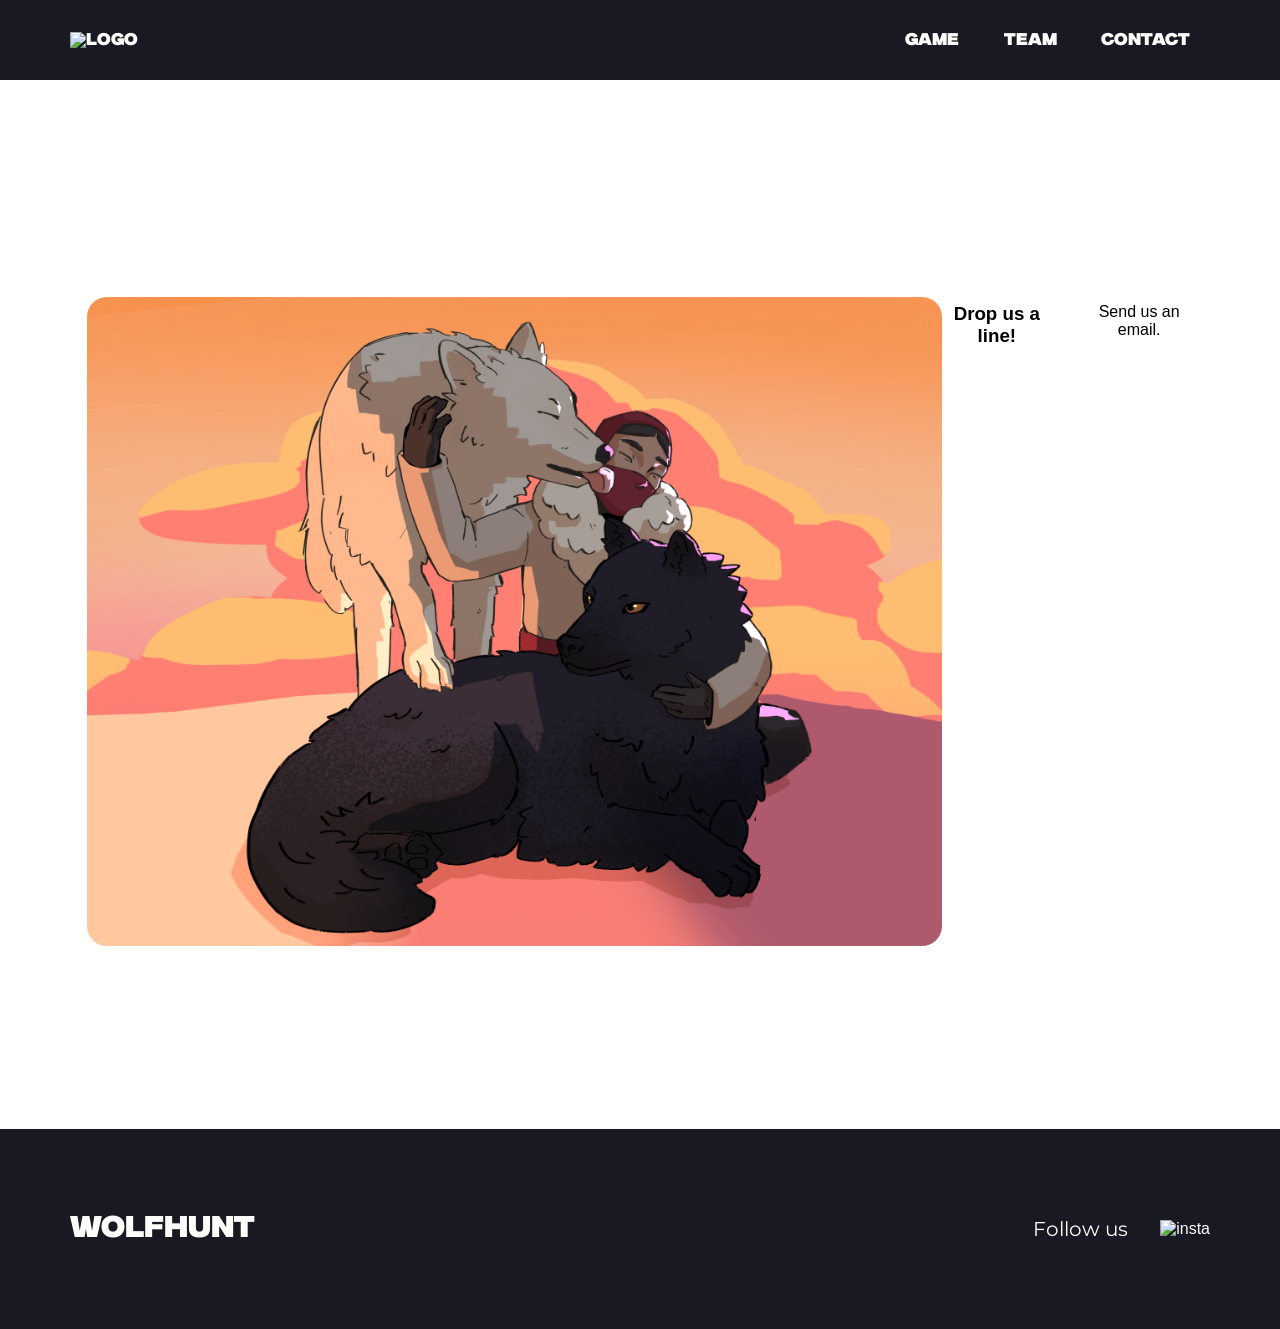
==== html/contact.html @ d6926444 "Hola" ====
<!DOCTYPE html>
<html lang="en">
<head>
    <meta charset="UTF-8">
    <meta name="viewport" content="width=device-width, initial-scale=1.0">
    <title>Wolfhunt</title>
    <link rel="stylesheet" href="../css/contact.css">
    <link rel="stylesheet" href="../css/nav-bar.css">
    <link rel="stylesheet" href="../css/footer.css">
</head>
<body>

    <div id="navbar"></div>
     <section class="contact">
        <div class="container">
            <div class="contact-content">
                <div class="contact-img">
                    <img class="hero_image" src="../images/hero_valen.PNG" alt="hero_image">
                </div>
                <h3>Drop us a line!</h3>
                <p>Send us an email.</p>
            </div>
        </div>
    </section>

     <section class="footer">
        <div class="container">
            <section class="footer-content">
                <div class="foot-text">Wolfhunt</div>
                <div class="foot-follow">
                    <div id="follow">Follow us</div>
                    <img src="../images" id="insta" onclick="redirectInsta()" alt="insta">
                </div>
            </section>
        </div>
    </section>

    <script src="../js/contact.js"></script>
    <script src="../js/nav-bar.js"></script>
    <script src="../js/footer.js"></script>
</body>
</html>
---- css/contact.css ----
body{
    margin: 0;
    font-family: 'Heebo', sans-serif;
}

.container{
    width: 100%;
    margin: auto;
}

@font-face {
    font-family: "Montserrat";
    src: url(../fonts/Montserrat.ttf)format(truetype);
}

/*Tablet styles*/
@media only screen and (min-width: 576px){
    .container{
        width: 540px;
    }
}

/*Desktop styles*/
@media only screen and (min-width: 1200px){
    .container{
        width: 1140px;
    }
}

.contact-img{
    display: flex;
    width: 100%;
}

.hero_image{
    width: 100%;
    height: 100%;
    flex-shrink: 0;
    object-fit: cover;
    border-radius: 20px;
}

.contact{
    background-color: none;
    padding: 200px 10px;
}

.contact-content{
    display: flex;
    flex-direction: row;
    text-align: center;
    width: auto;
    justify-content: center;
}

.contact-content img, .contact-content h3, .contact-content p{
    margin: 2%;
}
---- css/nav-bar.css ----
@font-face {
  font-family: "Milker";
  src: url(../fonts/Milker.otf) format(truetype);
}

li, a{
    font-family: Milker;
    font-size: 17px;
    margin: 0;
    padding: 0;
    color: #fbfef9;
    text-decoration: none;
}

header{
    backdrop-filter: blur(45px);
    background-color: #191923;
    color: white;
}

#navbar {
    position: sticky;
    top: 0;
    z-index: 800;
}

.nav-bar{
    height: 80px;
    display: flex;
    align-items: center;
    justify-content: space-between;
    backdrop-filter: blur(45px);
    background-color: #191923;
}

.logo{
    cursor: pointer;
}

.nav_links li{
    display: inline-block;
    padding: 0px 20px;
}

.nav_links li a{
    transition: all 0.3s ease 0s;
}

.nav_links li a:hover{
    color: #0e79b2;
    border-bottom: 4px solid #0e79b2;
}
---- css/footer.css ----
@font-face {
  font-family: "Milker";
  src: url(../fonts/Milker.otf) format(truetype);
}

@font-face {
    font-family: "Montserrat";
    src: url(../fonts/Montserrat.ttf)format(truetype);
}

.footer{
    background-color: #191923;
    color: #fbfef9;
}
#follow{
    font-size: 20px;
    font-family: Montserrat;
}

.foot-text{
    font-size: 30px;
    font-family: Milker;
}


.footer-content, .foot-follow{
    height: 200px;
    display: flex;
    align-items: center;
    justify-content: space-between;
}

#insta{
    padding-left: 2rem;
}
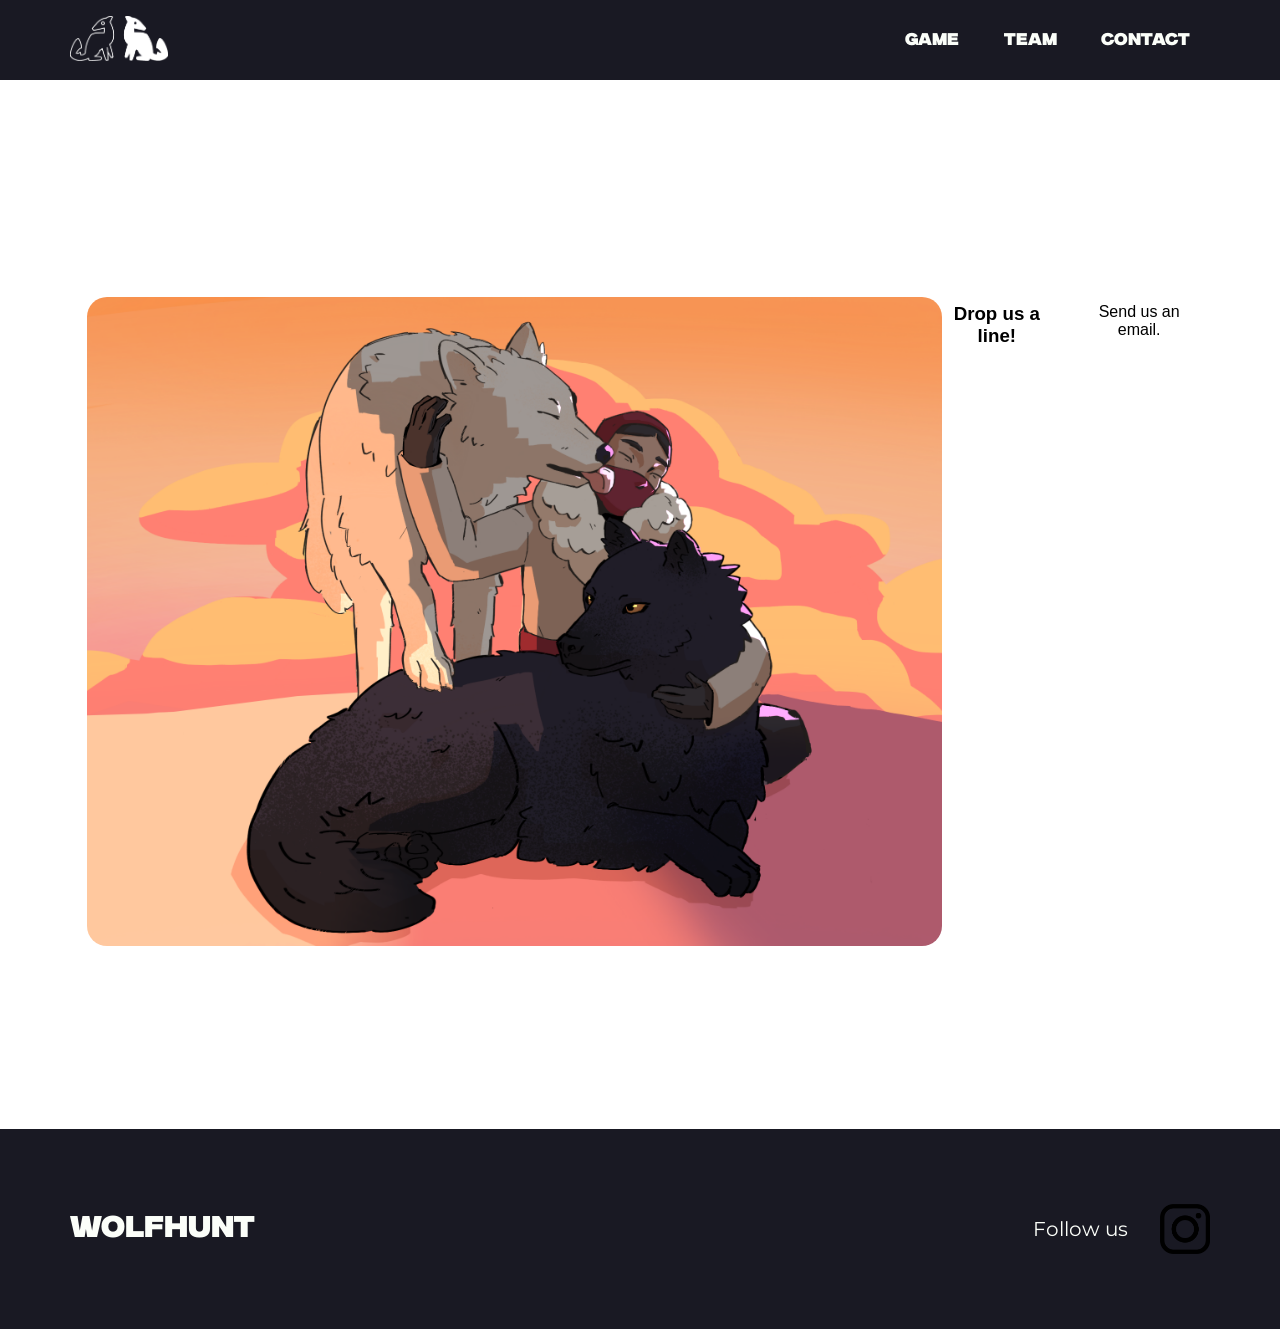
==== commit 8e8cb50a: "Arreglo de links de imagenes." ====
--- a/html/contact.html
+++ b/html/contact.html
@@ -7,6 +7,7 @@
     <link rel="stylesheet" href="../css/contact.css">
     <link rel="stylesheet" href="../css/nav-bar.css">
     <link rel="stylesheet" href="../css/footer.css">
+    <link rel="icon" href="../images/wolfLogo.png">
 </head>
 <body>
 
@@ -29,7 +30,7 @@
                 <div class="foot-text">Wolfhunt</div>
                 <div class="foot-follow">
                     <div id="follow">Follow us</div>
-                    <img src="../images" id="insta" onclick="redirectInsta()" alt="insta">
+                    <img src="../images/insta_logo.png" id="insta" onclick="redirectInsta()" alt="insta">
                 </div>
             </section>
         </div>
--- a/css/nav-bar.css
+++ b/css/nav-bar.css
@@ -33,6 +33,10 @@
     background-color: #191923;
 }
 
+.nav-bar img{
+    height: 45px;
+}
+
 .logo{
     cursor: pointer;
 }
--- a/css/footer.css
+++ b/css/footer.css
@@ -30,6 +30,10 @@
     justify-content: space-between;
 }
 
+.foot-follow img{
+    height: 50px;
+}
+
 #insta{
     padding-left: 2rem;
 }
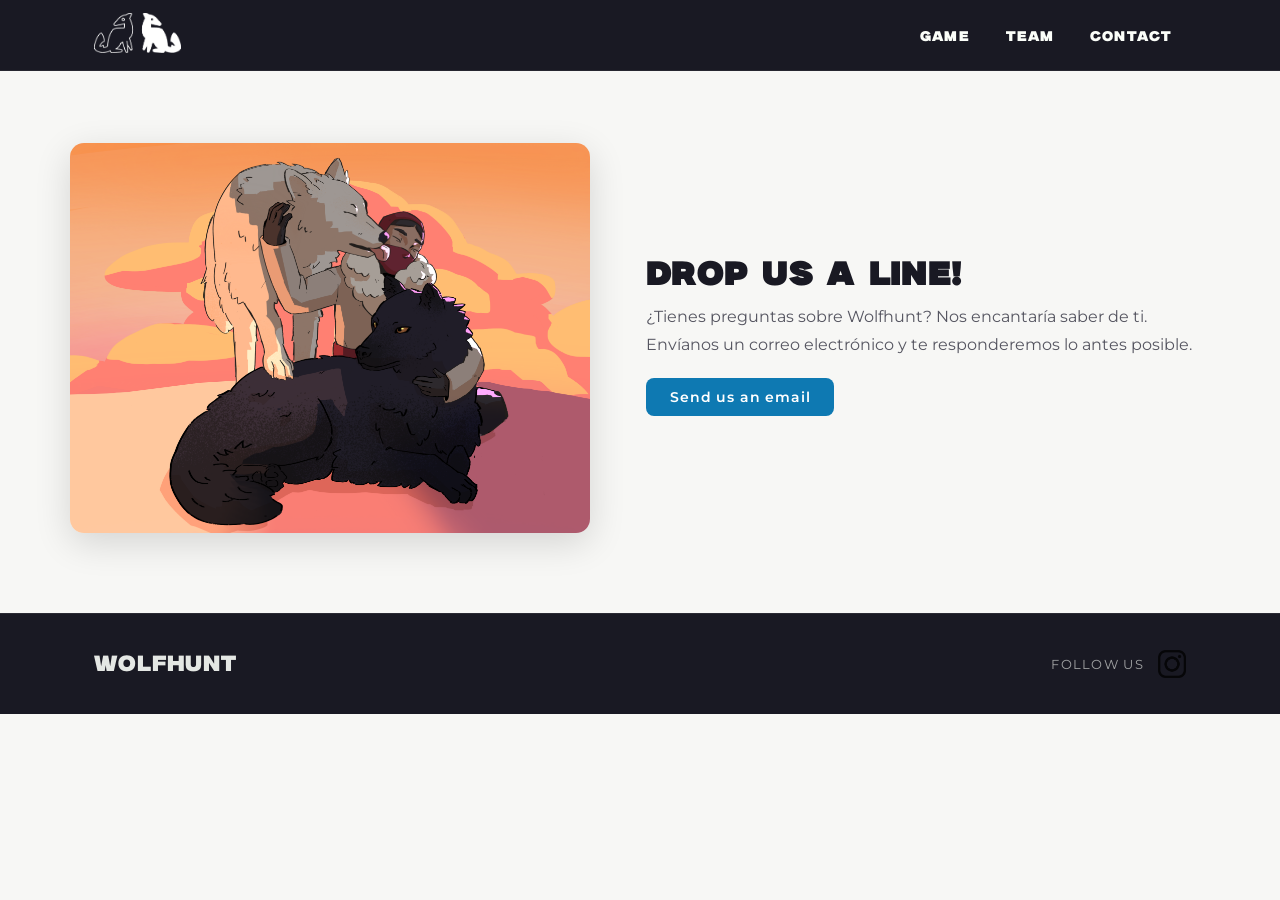
==== commit 13592818: "Better css" ====
--- a/html/contact.html
+++ b/html/contact.html
@@ -12,19 +12,23 @@
 <body>
 
     <div id="navbar"></div>
-     <section class="contact">
+
+    <section class="contact">
         <div class="container">
             <div class="contact-content">
                 <div class="contact-img">
                     <img class="hero_image" src="../images/hero_valen.PNG" alt="hero_image">
                 </div>
-                <h3>Drop us a line!</h3>
-                <p>Send us an email.</p>
+                <div class="contact-text">
+                    <h3>Drop us a line!</h3>
+                    <p>¿Tienes preguntas sobre Wolfhunt? Nos encantaría saber de ti. Envíanos un correo electrónico y te responderemos lo antes posible.</p>
+                    <a class="contact-email-link" href="mailto:contact@wolfhunt.com">Send us an email</a>
+                </div>
             </div>
         </div>
     </section>
 
-     <section class="footer">
+    <section class="footer">
         <div class="container">
             <section class="footer-content">
                 <div class="foot-text">Wolfhunt</div>
@@ -40,4 +44,4 @@
     <script src="../js/nav-bar.js"></script>
     <script src="../js/footer.js"></script>
 </body>
-</html>+</html>
--- a/css/contact.css
+++ b/css/contact.css
@@ -1,59 +1,138 @@
-body{
-    margin: 0;
-    font-family: 'Heebo', sans-serif;
-}
-
-.container{
-    width: 100%;
-    margin: auto;
+@font-face {
+  font-family: "Milker";
+  src: url(../fonts/Milker.otf) format("opentype");
 }
 
 @font-face {
-    font-family: "Montserrat";
-    src: url(../fonts/Montserrat.ttf)format(truetype);
+  font-family: "Montserrat";
+  src: url(../fonts/Montserrat.ttf) format("truetype");
 }
 
-/*Tablet styles*/
-@media only screen and (min-width: 576px){
-    .container{
-        width: 540px;
-    }
+*, *::before, *::after {
+  box-sizing: border-box;
 }
 
-/*Desktop styles*/
-@media only screen and (min-width: 1200px){
-    .container{
-        width: 1140px;
-    }
+body {
+  margin: 0;
+  font-family: Montserrat, sans-serif;
+  background-color: #f7f7f5;
 }
 
-.contact-img{
-    display: flex;
-    width: 100%;
+.container {
+  width: 92%;
+  max-width: 1140px;
+  margin: 0 auto;
 }
 
-.hero_image{
-    width: 100%;
-    height: 100%;
-    flex-shrink: 0;
-    object-fit: cover;
-    border-radius: 20px;
+/* ── Contact Section ── */
+.contact {
+  padding: 72px 0 80px;
 }
 
-.contact{
-    background-color: none;
-    padding: 200px 10px;
+.contact-content {
+  display: flex;
+  flex-direction: row;
+  align-items: center;
+  gap: 56px;
 }
 
-.contact-content{
-    display: flex;
-    flex-direction: row;
-    text-align: center;
-    width: auto;
-    justify-content: center;
+/* Image side */
+.contact-img {
+  flex: 1 1 420px;
+  max-width: 520px;
+  border-radius: 14px;
+  overflow: hidden;
+  box-shadow: 0 10px 36px rgba(0,0,0,0.14);
+  flex-shrink: 0;
 }
 
-.contact-content img, .contact-content h3, .contact-content p{
-    margin: 2%;
+.hero_image {
+  width: 100%;
+  display: block;
+  aspect-ratio: 4/3;
+  object-fit: cover;
+  border-radius: 0;
 }
 
+/* Text side */
+.contact-text {
+  flex: 1 1 260px;
+  display: flex;
+  flex-direction: column;
+  gap: 12px;
+}
+
+.contact-content h3 {
+  font-family: Milker, sans-serif;
+  font-size: 2rem;
+  letter-spacing: 0.04em;
+  color: #191923;
+  margin: 0;
+}
+
+.contact-content p {
+  font-family: Montserrat, sans-serif;
+  font-size: 16px;
+  line-height: 1.7;
+  color: #555560;
+  margin: 0;
+}
+
+.contact-email-link {
+  display: inline-block;
+  margin-top: 8px;
+  padding: 10px 24px;
+  background-color: #0e79b2;
+  color: #fff;
+  font-family: Montserrat, sans-serif;
+  font-size: 14px;
+  font-weight: 600;
+  letter-spacing: 0.06em;
+  text-decoration: none;
+  border-radius: 8px;
+  transition: background 0.2s ease, transform 0.2s ease;
+  width: fit-content;
+}
+
+.contact-email-link:hover {
+  background-color: #1a8fd1;
+  transform: translateY(-1px);
+}
+
+/* ── Responsive ── */
+@media (max-width: 768px) {
+  .contact-content {
+    flex-direction: column;
+    gap: 36px;
+  }
+
+  .contact-img {
+    max-width: 100%;
+    flex: unset;
+    width: 100%;
+  }
+
+  .contact-text {
+    flex: unset;
+    width: 100%;
+  }
+
+  .contact-content h3 {
+    font-size: 1.6rem;
+  }
+}
+
+@media (max-width: 480px) {
+  .contact {
+    padding: 48px 0 56px;
+  }
+
+  .contact-content h3 {
+    font-size: 1.4rem;
+  }
+
+  .contact-content p {
+    font-size: 14px;
+  }
+}
+
--- a/css/nav-bar.css
+++ b/css/nav-bar.css
@@ -1,56 +1,121 @@
 @font-face {
   font-family: "Milker";
-  src: url(../fonts/Milker.otf) format(truetype);
+  src: url(../fonts/Milker.otf) format("opentype");
 }
 
-li, a{
-    font-family: Milker;
-    font-size: 17px;
-    margin: 0;
-    padding: 0;
-    color: #fbfef9;
-    text-decoration: none;
-}
-
-header{
-    backdrop-filter: blur(45px);
-    background-color: #191923;
-    color: white;
+:root {
+  --dark: #191923;
+  --blue: #0e79b2;
+  --cream: #fbfef9;
+  --blue-hover: #1a8fd1;
 }
 
 #navbar {
-    position: sticky;
-    top: 0;
-    z-index: 800;
+  position: sticky;
+  top: 0;
+  z-index: 800;
 }
 
-.nav-bar{
-    height: 80px;
-    display: flex;
-    align-items: center;
-    justify-content: space-between;
-    backdrop-filter: blur(45px);
-    background-color: #191923;
+header {
+  background-color: var(--dark);
+  border-bottom: 1px solid rgba(255,255,255,0.06);
 }
 
-.nav-bar img{
-    height: 45px;
+.nav-bar {
+  height: 70px;
+  display: flex;
+  align-items: center;
+  justify-content: space-between;
+  padding: 0 24px;
+  max-width: 1140px;
+  margin: 0 auto;
 }
 
-.logo{
-    cursor: pointer;
+.nav-bar .logo {
+  height: 40px;
+  cursor: pointer;
+  transition: opacity 0.2s ease;
 }
 
-.nav_links li{
-    display: inline-block;
-    padding: 0px 20px;
+.nav-bar .logo:hover {
+  opacity: 0.8;
 }
 
-.nav_links li a{
-    transition: all 0.3s ease 0s;
+.nav_links {
+  list-style: none;
+  margin: 0;
+  padding: 0;
+  display: flex;
+  align-items: center;
+  gap: 8px;
 }
 
-.nav_links li a:hover{
-    color: #0e79b2;
-    border-bottom: 4px solid #0e79b2;
-}+.nav_links li a {
+  font-family: Milker, sans-serif;
+  font-size: 14px;
+  letter-spacing: 0.08em;
+  color: var(--cream);
+  text-decoration: none;
+  padding: 6px 14px;
+  border-radius: 6px;
+  transition: background 0.2s ease, color 0.2s ease;
+}
+
+.nav_links li a:hover {
+  background-color: var(--blue);
+  color: #fff;
+}
+
+/* Hamburger button */
+.nav-toggle {
+  display: none;
+  flex-direction: column;
+  gap: 5px;
+  background: none;
+  border: none;
+  cursor: pointer;
+  padding: 4px;
+}
+
+.nav-toggle span {
+  display: block;
+  width: 24px;
+  height: 2px;
+  background: var(--cream);
+  border-radius: 2px;
+  transition: all 0.3s ease;
+}
+
+/* Mobile */
+@media (max-width: 640px) {
+  .nav-toggle {
+    display: flex;
+  }
+
+  nav {
+    position: absolute;
+    top: 70px;
+    left: 0;
+    right: 0;
+    background-color: var(--dark);
+    border-top: 1px solid rgba(255,255,255,0.08);
+    overflow: hidden;
+    max-height: 0;
+    transition: max-height 0.35s ease;
+  }
+
+  nav.open {
+    max-height: 200px;
+  }
+
+  .nav_links {
+    flex-direction: column;
+    align-items: flex-start;
+    padding: 16px 24px 20px;
+    gap: 4px;
+  }
+
+  .nav_links li a {
+    font-size: 16px;
+  }
+}
--- a/css/footer.css
+++ b/css/footer.css
@@ -1,39 +1,71 @@
 @font-face {
   font-family: "Milker";
-  src: url(../fonts/Milker.otf) format(truetype);
+  src: url(../fonts/Milker.otf) format("opentype");
 }
 
 @font-face {
-    font-family: "Montserrat";
-    src: url(../fonts/Montserrat.ttf)format(truetype);
+  font-family: "Montserrat";
+  src: url(../fonts/Montserrat.ttf) format("truetype");
 }
 
-.footer{
-    background-color: #191923;
-    color: #fbfef9;
-}
-#follow{
-    font-size: 20px;
-    font-family: Montserrat;
+.footer {
+  background-color: #191923;
+  color: #fbfef9;
+  border-top: 1px solid rgba(255,255,255,0.08);
 }
 
-.foot-text{
-    font-size: 30px;
-    font-family: Milker;
+.footer .container {
+  max-width: 1140px;
+  margin: 0 auto;
+  padding: 0 24px;
 }
 
-
-.footer-content, .foot-follow{
-    height: 200px;
-    display: flex;
-    align-items: center;
-    justify-content: space-between;
+.footer-content {
+  height: 100px;
+  display: flex;
+  align-items: center;
+  justify-content: space-between;
 }
 
-.foot-follow img{
-    height: 50px;
+.foot-text {
+  font-size: 22px;
+  font-family: Milker, sans-serif;
+  letter-spacing: 0.04em;
+  opacity: 0.9;
 }
 
-#insta{
-    padding-left: 2rem;
+.foot-follow {
+  display: flex;
+  align-items: center;
+  gap: 14px;
+}
+
+#follow {
+  font-size: 13px;
+  font-family: Montserrat, sans-serif;
+  letter-spacing: 0.1em;
+  text-transform: uppercase;
+  opacity: 0.6;
+}
+
+.foot-follow img {
+  height: 28px;
+  opacity: 0.75;
+  cursor: pointer;
+  transition: opacity 0.2s ease, transform 0.2s ease;
+}
+
+.foot-follow img:hover {
+  opacity: 1;
+  transform: scale(1.1);
+}
+
+@media (max-width: 480px) {
+  .footer-content {
+    height: auto;
+    padding: 24px 0;
+    flex-direction: column;
+    align-items: flex-start;
+    gap: 16px;
+  }
 }
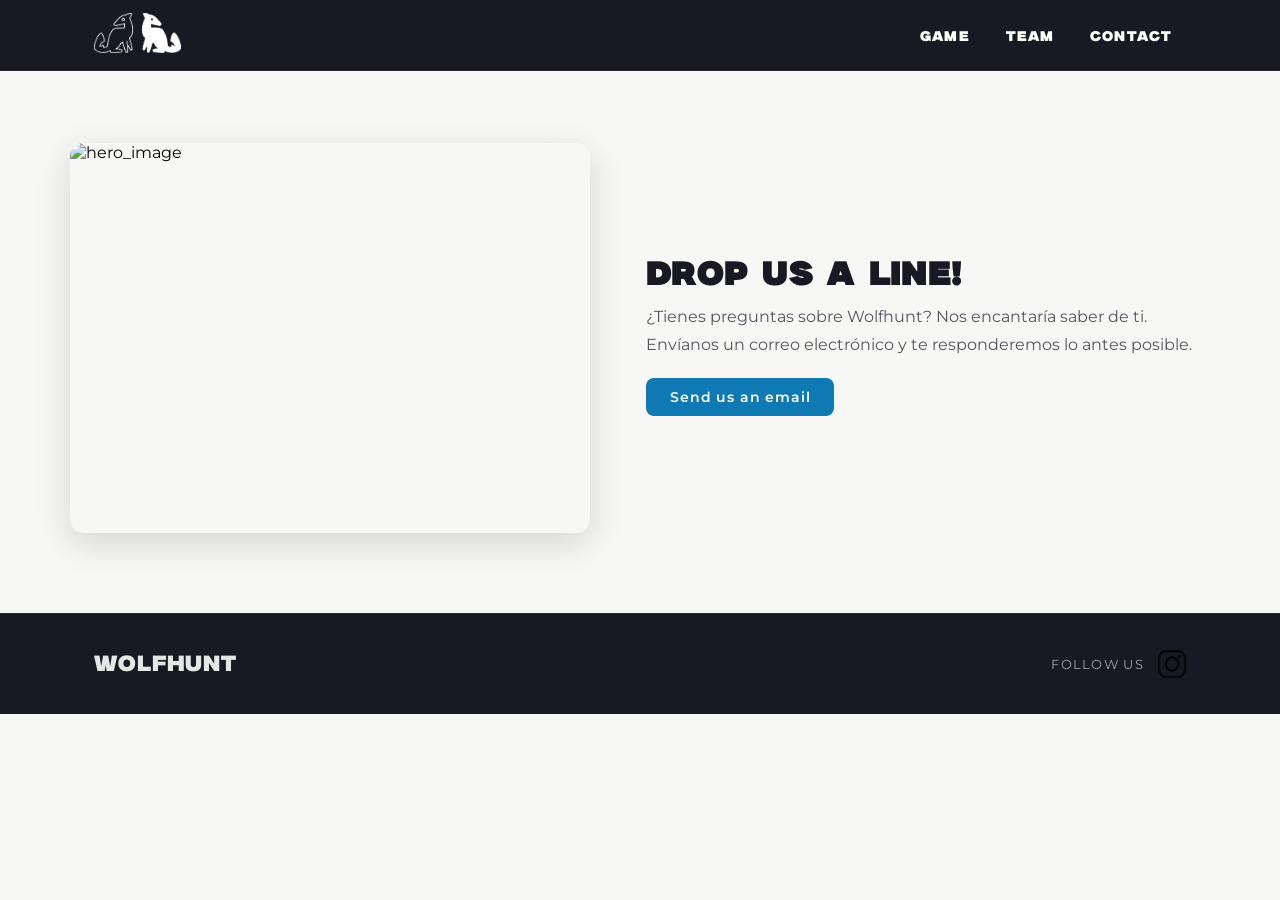
==== commit 489e38c0: "More images" ====
--- a/html/contact.html
+++ b/html/contact.html
@@ -17,7 +17,7 @@
         <div class="container">
             <div class="contact-content">
                 <div class="contact-img">
-                    <img class="hero_image" src="../images/hero_valen.PNG" alt="hero_image">
+                    <img class="hero_image" src="../images/6.PNG" alt="hero_image">
                 </div>
                 <div class="contact-text">
                     <h3>Drop us a line!</h3>
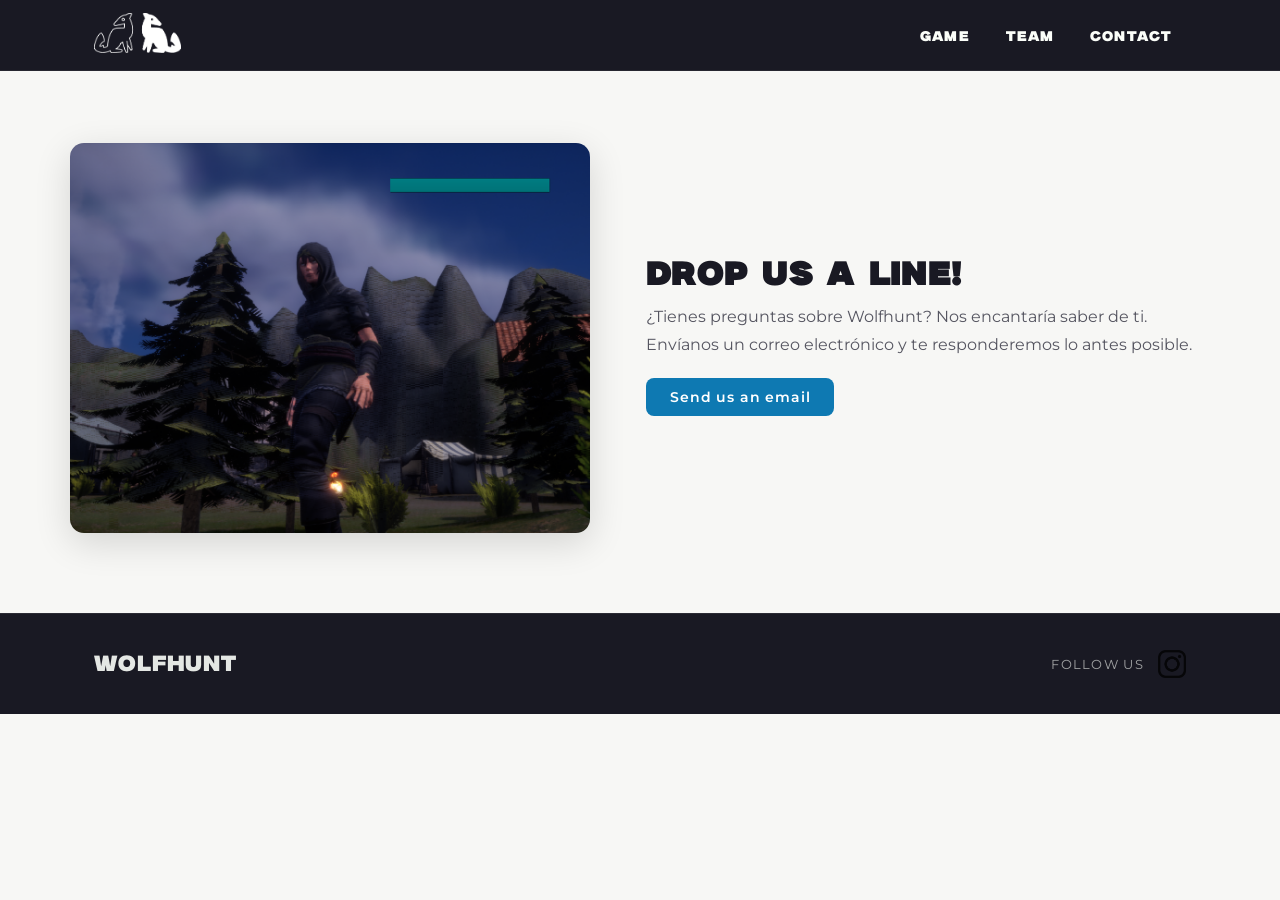
==== commit d476ed9c: "Small bug" ====
--- a/html/contact.html
+++ b/html/contact.html
@@ -17,7 +17,7 @@
         <div class="container">
             <div class="contact-content">
                 <div class="contact-img">
-                    <img class="hero_image" src="../images/6.PNG" alt="hero_image">
+                    <img class="hero_image" src="../images/6.png" alt="hero_image">
                 </div>
                 <div class="contact-text">
                     <h3>Drop us a line!</h3>
